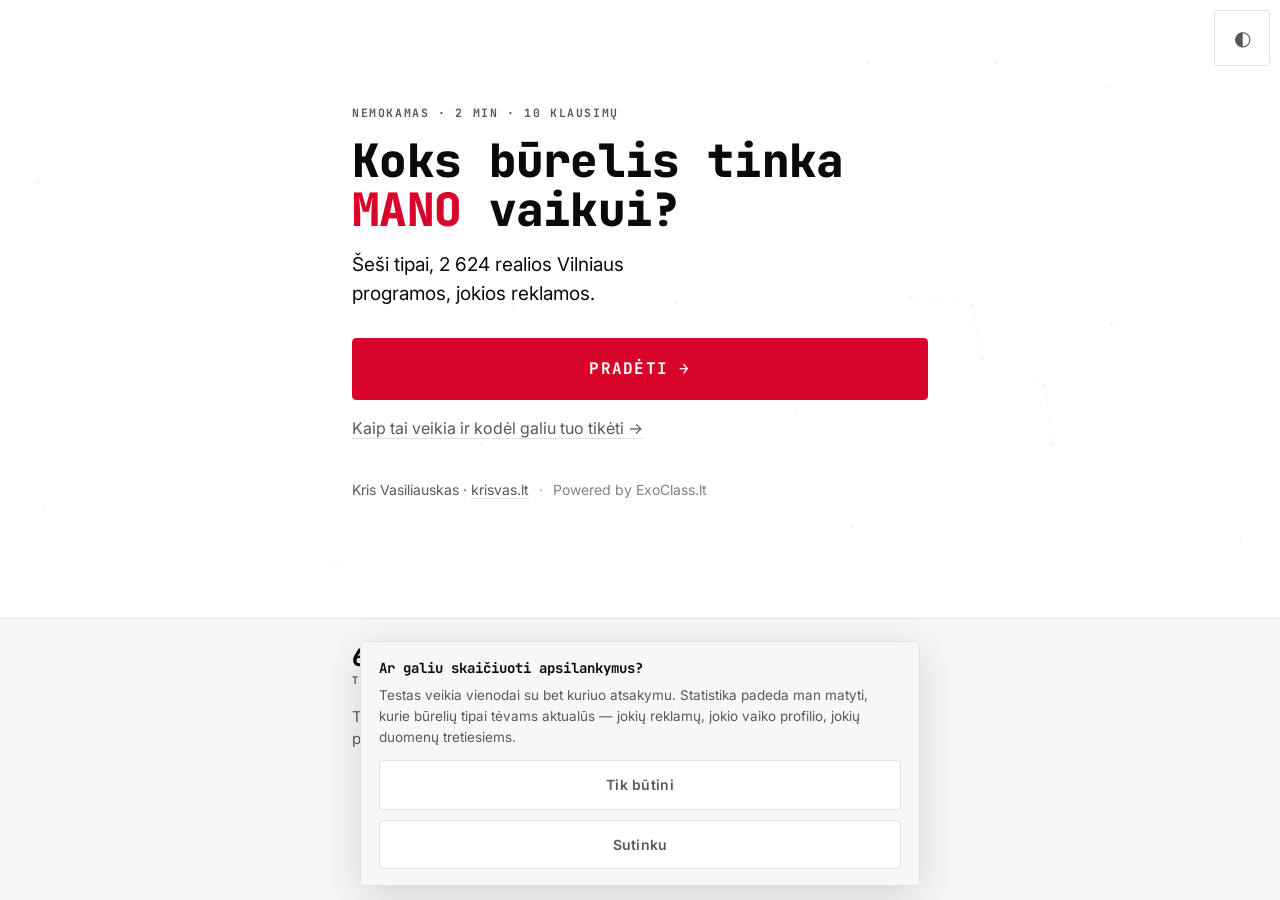
==== index.html @ 61ac41bc "Būrelių testas v4 — 6 tipai, subalansuotas (59 049 keliai po 10,8 %), interesų atskleidimas rezultat" ====
<!DOCTYPE html>
<html lang="lt">
<head>
<meta charset="utf-8">
<meta name="referrer" content="strict-origin-when-cross-origin">
<meta name="viewport" content="width=device-width, initial-scale=1, viewport-fit=cover">
<title>Būrelių testas — koks būrelis tinka mano vaikui?</title>
<meta name="description" content="Nemokamas 2 minučių testas tėvams: 10 klausimų parodo, koks būrelio TIPAS tinka jūsų vaikui, ir kiek tokių programų realiai yra Vilniuje. Šeši tipai, 2 624 realios programos, jokios reklamos.">
<meta name="author" content="Kristijonas Vasiliauskas">
<meta name="theme-color" id="tc-light" content="#FFFFFF" media="(prefers-color-scheme: light)">
<meta name="theme-color" id="tc-dark" content="#080808" media="(prefers-color-scheme: dark)">
<link rel="canonical" href="https://krisvas333.github.io/bureliu-testas/">
<meta property="og:type" content="website">
<meta property="og:site_name" content="krisvas.lt">
<meta property="og:locale" content="lt_LT">
<meta property="og:title" content="Būrelių testas — koks būrelis tinka mano vaikui?">
<meta property="og:description" content="10 klausimų · 2 min · šeši vaiko tipai · 2 624 realios Vilniaus programos. Be reklamos ir be vieno „teisingo“ teikėjo.">
<meta property="og:url" content="https://krisvas333.github.io/bureliu-testas/">
<meta property="og:image" content="https://krisvas333.github.io/bureliu-testas/og.png">
<meta property="og:image:width" content="1200">
<meta property="og:image:height" content="630">
<meta name="twitter:card" content="summary_large_image">
<meta name="twitter:title" content="Būrelių testas — koks būrelis tinka mano vaikui?">
<meta name="twitter:description" content="10 klausimų · 2 min · šeši vaiko tipai · 2 624 realios Vilniaus programos.">
<meta name="twitter:image" content="https://krisvas333.github.io/bureliu-testas/og.png">
<link rel="icon" href="data:image/svg+xml,%3Csvg xmlns='http://www.w3.org/2000/svg' viewBox='0 0 100 100'%3E%3Ccircle cx='50' cy='50' r='34' fill='%23D90429'/%3E%3C/svg%3E">
<link rel="preconnect" href="https://fonts.googleapis.com">
<link rel="preconnect" href="https://fonts.gstatic.com" crossorigin>
<link rel="stylesheet" href="https://fonts.googleapis.com/css2?family=Inter:wght@400;500;600;700&family=JetBrains+Mono:wght@400;700;800&display=swap">
<link rel="stylesheet" href="styles.css">

<!-- =========================================================================
     Analitika UŽ SUTIKIMO (ePrivacy 5(3) / ERĮ 69 str., kaip žemėlapyje).
     Iki „Sutinku" į Google ar bet kurią trečiąją šalį nesikreipiama VISAI —
     ne tik „consent denied", o joks skriptas neįkeliamas. Testas veikia
     vienodai su bet kuriuo atsakymu.
     ========================================================================= -->
<script>
window.dataLayer = window.dataLayer || [];
function gtag(){ dataLayer.push(arguments); }
gtag('consent','default',{ad_storage:'denied',ad_user_data:'denied',ad_personalization:'denied',
  analytics_storage:'denied',functionality_storage:'granted',security_storage:'granted'});
window.BTConsent=(function(){
  var KEY='bt-consent', GA='G-W7Z2B0TYVN', loaded=false;
  function read(){try{return localStorage.getItem(KEY);}catch(e){return null;}}
  function write(v){try{localStorage.setItem(KEY,v);}catch(e){}}
  function pageNoHash(){return location.origin+location.pathname+location.search;}
  function load(){
    if(loaded)return; loaded=true;
    gtag('consent','update',{analytics_storage:'granted'});
    gtag('js',new Date());
    gtag('config',GA,{page_location:pageNoHash(),anonymize_ip:true});
    var a=document.createElement('script');
    a.async=true; a.src='https://www.googletagmanager.com/gtag/js?id='+GA;
    document.head.appendChild(a);
    var b=document.createElement('script');
    b.defer=true; b.src='https://krisvas333.github.io/neuron-ar/track.js';
    b.setAttribute('data-brand','kris'); b.setAttribute('data-artifact','bureliu-testas-v4');
    b.setAttribute('data-kind','quiz');
    document.head.appendChild(b);
  }
  return { state:read, accept:function(){write('granted');load();},
           decline:function(){write('denied');},
           boot:function(){ if(read()==='granted') load(); return read(); } };
})();
</script>

<!-- tema prieš pirmą piešimą — jokio blyksnio -->
<script>
(function(){try{var t=localStorage.getItem('bt-theme');if(t==='dark'||t==='light')document.documentElement.setAttribute('data-theme',t);}catch(e){}})();
</script>
</head>
<body>

<canvas id="net" aria-hidden="true"></canvas>

<button id="btnTheme" class="theme-btn" type="button" title="Šviesus / tamsus" aria-label="Perjungti šviesią arba tamsią temą">◐</button>

<main id="app">

  <!-- ============================ 1. LANDING ============================ -->
  <section id="s-landing" class="screen on" aria-labelledby="h-landing">
    <div class="wrap hero">
      <p class="eyebrow">Nemokamas · 2 min · 10 klausimų</p>
      <h1 id="h-landing">Koks būrelis tinka <em>MANO</em> vaikui?</h1>
      <p class="lead">Šeši tipai, 2 624 realios Vilniaus programos, jokios reklamos.</p>

      <button id="btnStart" class="btn btn-primary btn-lg" type="button">Pradėti →</button>

      <p class="undernote">
        <a href="metodika.html" id="lnkMethodTop">Kaip tai veikia ir kodėl galiu tuo tikėti →</a>
      </p>

      <p class="byline">
        Kris Vasiliauskas · <a href="https://krisvas.lt" id="lnkKris" target="_blank" rel="noopener">krisvas.lt</a>
        <span class="sep">·</span>
        <span class="quiet">Powered by ExoClass.lt</span>
      </p>
    </div>

    <div class="trust">
      <div class="wrap trust-in">
        <div class="t-item"><b>6</b><i>tipai</i></div>
        <div class="t-dot" aria-hidden="true">·</div>
        <div class="t-item"><b>10</b><i>klausimų</i></div>
        <div class="t-dot" aria-hidden="true">·</div>
        <div class="t-item"><b>2 624</b><i>programos</i></div>
        <div class="t-dot" aria-hidden="true">·</div>
        <div class="t-item"><b>0</b><i>reklamos</i></div>
      </div>
      <p class="wrap trust-line">Testas nerodo nė vieno teikėjo kaip „teisingo“. Rodo tik veiklų šeimas ir tikrą jų pasiūlą Vilniuje.</p>
      <p class="wrap ai-note">⚗️ <b>Eksperimentinis prototipas, sukurtas su AI.</b> Gali klysti — svarbius dalykus pasitikrinkite pas būrelio vadovą. Nemokamas. <a href="metodika.html">Kaip veikia ir kur klysta →</a></p>
    </div>
  </section>

  <!-- ============================ 2. ŽINGSNIAI ========================== -->
  <section id="s-step" class="screen" hidden aria-labelledby="stepTitle">
    <div class="topbar">
      <div class="topbar-in">
        <button id="btnBack" class="icon-btn" type="button" aria-label="Atgal į ankstesnį klausimą">←</button>
        <div class="prog" role="progressbar" aria-valuemin="0" aria-valuemax="13" aria-valuenow="0" aria-label="Testo eiga">
          <div class="prog-fill" id="progFill"></div>
        </div>
        <span class="left-n" id="leftN">Liko 13</span>
      </div>
    </div>
    <div class="wrap stage" id="stage"></div>
  </section>

  <!-- ============================ 3. ANALIZĖ ============================ -->
  <section id="s-analyzing" class="screen" hidden aria-labelledby="h-analyzing">
    <div class="wrap analyzing">
      <p class="eyebrow">Skaičiuojame</p>
      <h2 id="h-analyzing">Renkame jūsų vaiko profilį</h2>
      <ul class="ana-list" id="anaList" aria-live="polite">
        <li><span class="tick" aria-hidden="true">✓</span>Skaitom atsakymus</li>
        <li><span class="tick" aria-hidden="true">✓</span>Lyginam su 6 tipais</li>
        <li><span class="tick" aria-hidden="true">✓</span>Tikrinam mišrų profilį</li>
        <li><span class="tick" aria-hidden="true">✓</span>Žiūrim, kiek tokių būrelių yra Vilniuje</li>
      </ul>
    </div>
  </section>

  <!-- ============================ 4. REZULTATAS ========================= -->
  <section id="s-result" class="screen" hidden aria-labelledby="resName">
    <div class="wrap result" id="result"></div>
  </section>

</main>

<div id="toast" role="status" aria-live="polite"></div>

<script src="data.js"></script>
<script src="app.js"></script>

<!-- sutikimo juosta — abu mygtukai vienodo svorio (EDPB: jokių tamsiųjų šablonų) -->
<div class="consent" id="consent" role="dialog" aria-modal="false" aria-labelledby="cnsT" hidden>
  <p class="c-t" id="cnsT">Ar galiu skaičiuoti apsilankymus?</p>
  <p class="c-b">Testas veikia vienodai su bet kuriuo atsakymu. Statistika padeda man matyti, kurie
    būrelių tipai tėvams aktualūs — jokių reklamų, jokio vaiko profilio, jokių duomenų tretiesiems.</p>
  <div class="c-a">
    <button type="button" class="btn btn-ghost" id="cnsNo">Tik būtini</button>
    <button type="button" class="btn btn-ghost" id="cnsYes">Sutinku</button>
  </div>
</div>
</body>
</html>
---- styles.css ----
/* Būrelių testas v4 — Kris brand DNA (LIGHT default, DARK override)
   Kanonas: wiki/meta/brand-style.md — JetBrains Mono antraštėms/skaičiams/labels,
   Inter body ≥17px, VIENA raudona, 4px kampai, dyslexia-first tipografija.
   Vanilla CSS, jokio build'o. */

/* ---------- tokenai: VISA šviesi paletė plikame :root ---------- */
:root{
  --ground:#FFFFFF;
  --surface:#F7F7F5;
  --ink:#0A0A0A;
  --muted:#595959;
  --line:#E3E1DC;
  --red:#D90429;          /* raudona tekstui, rėmams, užpildams */
  --red-pure:#FF0000;     /* mikro-akcentai */
  --on-red:#FFFFFF;
  --shadow:0 6px 24px rgba(10,10,10,.10);
  --shadow-sm:0 2px 8px rgba(10,10,10,.07);
  --net:rgba(217,4,41,.55);
  --net-op:.16;          /* kanonas: light'e neuronų tinklas vos matomas */
  --mono:'JetBrains Mono',ui-monospace,'SF Mono',Menlo,monospace;
  --body:Inter,-apple-system,BlinkMacSystemFont,'Segoe UI',Roboto,sans-serif;
  --r:4px;
}
@media (prefers-color-scheme:dark){
  :root:not([data-theme="light"]){
    --ground:#080808;
    --surface:#0D0D0D;
    --ink:#FAFAFA;
    --muted:#A3A3A3;
    --line:#262626;
    --red:#FF0000;
    --red-pure:#FF0000;
    --on-red:#080808;
    --shadow:0 6px 24px rgba(0,0,0,.6);
    --shadow-sm:0 2px 8px rgba(0,0,0,.5);
    --net:rgba(255,0,0,.55);
    --net-op:.34;
  }
}
:root[data-theme="dark"]{
  --ground:#080808;
  --surface:#0D0D0D;
  --ink:#FAFAFA;
  --muted:#A3A3A3;
  --line:#262626;
  --red:#FF0000;
  --red-pure:#FF0000;
  --on-red:#080808;
  --shadow:0 6px 24px rgba(0,0,0,.6);
  --shadow-sm:0 2px 8px rgba(0,0,0,.5);
  --net:rgba(255,0,0,.55);
  --net-op:.34;
}

/* ---------- pamatas ---------- */
*{margin:0;padding:0;box-sizing:border-box}
html{-webkit-text-size-adjust:100%}
body{
  background:var(--ground);
  color:var(--ink);
  font-family:var(--body);
  font-size:17px;
  line-height:1.55;
  min-height:100vh;
  overflow-x:hidden;              /* jokio horizontalaus slinkimo — niekada */
  -webkit-font-smoothing:antialiased;
}
img,svg,canvas{max-width:100%}
button{font-family:inherit;font-size:inherit;color:inherit;background:none;border:0;cursor:pointer}
a{color:var(--red)}
:focus-visible{outline:3px solid var(--red);outline-offset:3px;border-radius:var(--r)}
/* programiškai fokusuota antraštė (po perėjimo) — be matomo žiedo;
   tikras klaviatūros fokusas mygtukams lieka aiškiai matomas */
[tabindex="-1"]:focus{outline:none}
.sr-only{position:absolute;width:1px;height:1px;padding:0;margin:-1px;overflow:hidden;clip:rect(0 0 0 0);white-space:nowrap;border:0}

/* ---------- bendri „brand“ elementai ---------- */
.eyebrow{
  font-family:var(--mono);font-size:11.5px;font-weight:700;letter-spacing:.14em;
  text-transform:uppercase;color:var(--muted);
}
.label{
  font-family:var(--mono);font-size:11.5px;font-weight:700;letter-spacing:.1em;
  text-transform:uppercase;color:var(--muted);
}
.num{font-family:var(--mono);font-weight:800;font-variant-numeric:tabular-nums}

/* ---------- neuron motyvas ---------- */
#net{
  position:fixed;inset:0;width:100%;height:100%;
  z-index:0;pointer-events:none;opacity:var(--net-op);
}

/* ---------- temos mygtukas ---------- */
.theme-btn{
  position:fixed;top:10px;right:10px;z-index:50;
  width:56px;height:56px;line-height:1;
  display:flex;align-items:center;justify-content:center;
  font-size:20px;color:var(--muted);
  background:var(--ground);border:1px solid var(--line);border-radius:var(--r);
}
.theme-btn:hover{color:var(--ink);border-color:var(--ink)}

/* ---------- ekranai ---------- */
#app{position:relative;z-index:1}
.screen{display:none}
.screen.on{display:block}
/* landing yra viso ekrano stulpelis — pasitikėjimo juosta prilipdoma prie
   pirmojo ekrano apačios, kad po ja neliktų tuščio balto lauko */
#s-landing.on{display:flex;flex-direction:column;min-height:100vh}
#s-landing .trust{margin-top:auto}
.wrap{width:100%;max-width:640px;margin:0 auto;padding:0 20px}

/* ---------- 1. LANDING ---------- */
.hero{padding-top:76px;padding-bottom:44px}
.hero h1{
  font-family:var(--mono);font-weight:800;letter-spacing:-.015em;
  font-size:clamp(30px,8.4vw,46px);line-height:1.08;
  margin:14px 0 16px;
}
.hero h1 em{font-style:normal;color:var(--red)}
.lead{font-size:19px;line-height:1.5;color:var(--ink);margin-bottom:30px;max-width:30ch}
.undernote{margin-top:16px;font-size:16px}
.undernote a{color:var(--muted);text-decoration:none;border-bottom:1px solid var(--line)}
.undernote a:hover{color:var(--ink);border-bottom-color:var(--ink)}
.byline{margin-top:38px;font-size:14px;color:var(--muted)}
.byline a{color:var(--muted);text-decoration:none;border-bottom:1px solid var(--line)}
.byline a:hover{color:var(--ink)}
.byline .sep{margin:0 6px;opacity:.6}
.byline .quiet{opacity:.75}

.trust{border-top:1px solid var(--line);background:var(--surface);padding:26px 0 42px}
.trust-in{display:flex;align-items:flex-start;gap:12px;flex-wrap:wrap}
.t-item{display:flex;flex-direction:column;line-height:1.05}
.t-item b{font-family:var(--mono);font-weight:800;font-size:24px;font-variant-numeric:tabular-nums}
.t-item i{
  font-style:normal;font-family:var(--mono);font-size:10.5px;font-weight:700;
  letter-spacing:.12em;text-transform:uppercase;color:var(--muted);margin-top:5px;
}
.t-dot{color:var(--line);font-size:22px;line-height:1}
.trust-line{margin-top:20px;font-size:15px;color:var(--muted);line-height:1.5}

/* ---------- 2. VIRŠUTINĖ JUOSTA ---------- */
.topbar{
  position:sticky;top:0;z-index:30;
  padding:10px 0;
  background:var(--ground);border-bottom:1px solid var(--line);
}
.topbar-in{
  display:flex;align-items:center;gap:12px;
  width:100%;max-width:640px;margin:0 auto;padding:0 20px;
}
@media (max-width:719px){
  .topbar-in{padding-right:76px}          /* vieta temos mygtukui */
}
.icon-btn{
  width:56px;height:56px;flex:0 0 56px;
  display:flex;align-items:center;justify-content:center;
  font-family:var(--mono);font-size:22px;color:var(--muted);
  border:1px solid var(--line);border-radius:var(--r);
}
.icon-btn:hover:not(:disabled){color:var(--ink);border-color:var(--ink)}
.icon-btn:disabled{opacity:.3;cursor:default}
.prog{flex:1 1 auto;height:6px;background:var(--surface);border:1px solid var(--line);border-radius:var(--r);overflow:hidden}
.prog-fill{height:100%;width:0;background:var(--red);transition:width .35s ease}
.left-n{
  flex:0 0 auto;font-family:var(--mono);font-size:11.5px;font-weight:700;
  letter-spacing:.08em;text-transform:uppercase;color:var(--muted);
  font-variant-numeric:tabular-nums;
}

/* ---------- 2b. KLAUSIMAS ---------- */
.stage{padding-top:34px;padding-bottom:56px}
.q-step{font-family:var(--mono);font-size:11.5px;font-weight:700;letter-spacing:.14em;text-transform:uppercase;color:var(--red)}
.q-title{
  font-family:var(--body);font-weight:700;letter-spacing:-.01em;
  font-size:clamp(22px,6.2vw,30px);line-height:1.25;
  margin:12px 0 26px;
}
.opts{display:flex;flex-direction:column;gap:12px}
.opt{
  display:flex;align-items:center;gap:14px;
  width:100%;min-height:68px;padding:16px 18px;text-align:left;
  font-size:18px;line-height:1.35;
  background:var(--ground);border:1.5px solid var(--line);border-radius:var(--r);
  transition:border-color .15s ease,background .15s ease,transform .12s ease;
}
.opt .dot{
  flex:0 0 20px;width:20px;height:20px;border:2px solid var(--line);border-radius:50%;
  transition:border-color .15s ease,background .15s ease,box-shadow .15s ease;
}
.opt:hover{border-color:var(--ink)}
.opt:hover .dot{border-color:var(--ink)}
.opt.sel{border-color:var(--red);background:var(--surface)}
.opt.sel .dot{border-color:var(--red);background:var(--red);box-shadow:inset 0 0 0 3px var(--ground)}

/* slinkimas kairėn, kai keičiasi klausimas */
.stage.slide-out{animation:slideOut .25s ease forwards}
.stage.slide-in{animation:slideIn .25s ease}
@keyframes slideOut{to{opacity:0;transform:translateX(-28px)}}
@keyframes slideIn{from{opacity:0;transform:translateX(28px)}to{opacity:1;transform:none}}

/* ---------- 2c. INTERSTICIALAI ---------- */
.inter{padding-top:28px;padding-bottom:56px}
.inter-card{
  position:relative;
  background:var(--ground);border:1px solid var(--line);border-radius:var(--r);
  box-shadow:var(--shadow-sm);padding:24px 20px 26px;
}
.inter-head{display:flex;align-items:flex-start;justify-content:space-between;gap:16px}
.inter h2{
  font-family:var(--mono);font-weight:800;letter-spacing:-.01em;
  font-size:clamp(21px,5.6vw,27px);line-height:1.15;margin-top:8px;
}
.big-num{
  font-family:var(--mono);font-weight:800;font-variant-numeric:tabular-nums;
  font-size:clamp(46px,14vw,72px);line-height:1;color:var(--red);
  margin:18px 0 4px;letter-spacing:-.02em;word-spacing:-.18em;
}
.big-cap{font-family:var(--mono);font-size:11.5px;font-weight:700;letter-spacing:.12em;text-transform:uppercase;color:var(--muted)}
.inter-line{margin-top:22px;font-size:18px;line-height:1.45;font-weight:600}
.inter-src{margin-top:12px;font-size:13.5px;color:var(--muted);font-family:var(--mono);letter-spacing:.02em}
.inter-actions{display:flex;align-items:center;gap:18px;margin-top:24px;flex-wrap:wrap}
.inter-actions .btn{width:auto;flex:1 1 210px;min-width:210px}
.skip{background:none;border:0;color:var(--muted);font-size:16px;text-decoration:underline;text-underline-offset:3px;padding:12px 4px;min-height:44px}
.skip:hover{color:var(--ink)}

/* atgalinės atskaitos žiedas */
.ring{flex:0 0 46px;width:46px;height:46px;position:relative}
.ring svg{display:block;transform:rotate(-90deg)}
.ring .trk{stroke:var(--line)}
.ring .bar{stroke:var(--red);stroke-linecap:round;transition:stroke-dashoffset .2s linear}
.ring b{
  position:absolute;inset:0;display:flex;align-items:center;justify-content:center;
  font-family:var(--mono);font-size:14px;font-weight:700;font-variant-numeric:tabular-nums;color:var(--muted);
}

/* pasiūlos stulpeliai */
.bars{margin-top:22px;display:flex;flex-direction:column;gap:9px}
.bar-row{display:grid;grid-template-columns:104px 1fr 52px;align-items:center;gap:10px}
.bar-row .bl{font-size:14.5px;color:var(--ink);overflow:hidden;text-overflow:ellipsis;white-space:nowrap}
.bar-row .bt{display:block;height:14px;background:var(--surface);border:1px solid var(--line);border-radius:var(--r);overflow:hidden}
.bar-row .bf{display:block;height:100%;width:0;background:var(--red);opacity:.32;transition:width .9s cubic-bezier(.22,.61,.36,1)}
.bar-row.hi .bf{opacity:1}
.bar-row .bn{font-family:var(--mono);font-size:14px;font-weight:700;font-variant-numeric:tabular-nums;text-align:right;color:var(--ink)}

/* ribos, pasirodančios po vieną */
.limits{margin-top:22px;display:flex;flex-direction:column;gap:12px;list-style:none}
.limits li{
  display:flex;gap:12px;align-items:flex-start;font-size:16.5px;line-height:1.4;
  opacity:0;transform:translateY(8px);transition:opacity .45s ease,transform .45s ease;
}
.limits li.on{opacity:1;transform:none}
.limits li .n{
  flex:0 0 auto;font-family:var(--mono);font-weight:800;color:var(--red);font-size:17px;
}

/* statistikos plytelės */
.tiles{margin-top:22px;display:grid;grid-template-columns:1fr;gap:10px}
.tile{background:var(--surface);border:1px solid var(--line);border-radius:var(--r);padding:14px 16px}
.tile b{display:block;font-family:var(--mono);font-weight:800;font-size:30px;font-variant-numeric:tabular-nums;color:var(--red);line-height:1.1}
.tile i{display:block;font-style:normal;font-size:14.5px;color:var(--muted);margin-top:5px;line-height:1.35}

/* ---------- 3. ANALIZĖ ---------- */
.analyzing{padding-top:96px;padding-bottom:80px;min-height:70vh}
.analyzing h2{font-family:var(--mono);font-weight:800;font-size:clamp(22px,6vw,30px);line-height:1.15;margin:12px 0 30px}
.ana-list{list-style:none;display:flex;flex-direction:column;gap:16px}
.ana-list li{
  display:flex;align-items:center;gap:12px;font-size:18px;color:var(--muted);
  opacity:.3;transition:opacity .3s ease,color .3s ease;
}
.ana-list li.on{opacity:1;color:var(--ink)}
.ana-list .tick{
  flex:0 0 26px;width:26px;height:26px;display:flex;align-items:center;justify-content:center;
  border:1.5px solid var(--line);border-radius:50%;color:transparent;font-size:14px;font-weight:700;
  transition:border-color .3s ease,color .3s ease;
}
.ana-list li.on .tick{border-color:var(--red);color:var(--red)}

/* ---------- 4. REZULTATAS ---------- */
.result{padding-top:62px;padding-bottom:72px}
.res-sec{margin-top:38px}
.res-sec h3{
  font-family:var(--mono);font-weight:800;font-size:15px;letter-spacing:.06em;
  text-transform:uppercase;margin-bottom:16px;
}

/* a. tapatybės kortelė */
.identity{border:1px solid var(--line);border-left:4px solid var(--red);border-radius:var(--r);background:var(--surface);padding:24px 20px}
.identity .emo{font-size:44px;line-height:1}
.identity h2{
  font-family:var(--mono);font-weight:800;letter-spacing:-.01em;
  font-size:clamp(28px,7.6vw,42px);line-height:1.05;margin:12px 0 10px;color:var(--red);
}
.identity .claim{font-size:20px;font-weight:700;line-height:1.35;margin-bottom:12px}
.identity .desc{font-size:17.5px;line-height:1.5;color:var(--ink)}
.identity .mixnote{
  margin-top:16px;padding-top:16px;border-top:1px solid var(--line);
  font-size:16px;line-height:1.5;color:var(--muted);
}

/* b. profilio juostos */
.prof{display:flex;flex-direction:column;gap:11px}
.prow{display:grid;grid-template-columns:auto 1fr 48px;align-items:center;gap:10px}
.prow .pl{display:flex;align-items:center;gap:8px;font-size:14.5px;min-width:0}
.prow .pl span{overflow:hidden;text-overflow:ellipsis;white-space:nowrap}
.prow .pt{display:block;height:14px;background:var(--surface);border:1px solid var(--line);border-radius:var(--r);overflow:hidden}
.prow .pf{display:block;height:100%;width:0;background:var(--muted);opacity:.4;transition:width 1s cubic-bezier(.22,.61,.36,1)}
.prow.win .pf{background:var(--red);opacity:1}
.prow.win .pl{font-weight:700}
.prow .pn{font-family:var(--mono);font-size:14px;font-weight:700;font-variant-numeric:tabular-nums;text-align:right;color:var(--muted)}
.prow.win .pn{color:var(--ink)}

/* c. pastebėjimai */
.notes{list-style:none;display:flex;flex-direction:column;gap:14px}
.notes li{display:flex;gap:12px;font-size:17px;line-height:1.5}
.notes li::before{content:"—";color:var(--red);font-family:var(--mono);font-weight:800;flex:0 0 auto}

/* d. šeimos */
.fams{display:flex;flex-direction:column;gap:10px}
.fam{
  display:block;text-decoration:none;color:inherit;
  border:1px solid var(--line);border-radius:var(--r);background:var(--ground);
  padding:16px 18px;min-height:56px;
  transition:border-color .15s ease,background .15s ease;
}
.fam:hover{border-color:var(--red);background:var(--surface)}
.fam-top{display:flex;align-items:center;gap:10px;flex-wrap:wrap}
.fam-emo{font-size:22px;line-height:1}
.fam-name{font-size:18px;font-weight:700;line-height:1.2}
.chip{
  font-family:var(--mono);font-size:10.5px;font-weight:700;letter-spacing:.1em;text-transform:uppercase;
  padding:4px 8px;border-radius:var(--r);border:1px solid var(--line);color:var(--muted);white-space:nowrap;
}
.chip.s3{background:var(--red);border-color:var(--red);color:var(--on-red)}
.chip.s2{border-color:var(--red);color:var(--red)}
.fam-go{margin-left:auto;font-family:var(--mono);font-weight:800;color:var(--red)}
.fam-hint{font-size:14.5px;color:var(--muted);margin-top:7px;line-height:1.4}
.fam-supply{
  font-family:var(--mono);font-size:13px;font-weight:700;letter-spacing:.03em;
  font-variant-numeric:tabular-nums;color:var(--ink);margin-top:9px;
}
.fam-thin{font-size:13.5px;color:var(--muted);margin-top:6px;line-height:1.4;font-style:italic}

/* e/f/g. sąrašai */
.plain{list-style:none;display:flex;flex-direction:column;gap:13px}
.plain li{display:flex;gap:12px;font-size:17px;line-height:1.5}
.plain li::before{content:"•";color:var(--red);font-weight:700;flex:0 0 auto}
.science{font-size:16.5px;line-height:1.55;color:var(--ink);border-left:3px solid var(--line);padding-left:16px}
.science+.science{margin-top:14px}

/* h. atskleidimas */
.disclose{
  margin-top:38px;border:1px solid var(--line);border-radius:var(--r);background:var(--surface);
  padding:18px 20px;font-size:15.5px;line-height:1.55;color:var(--muted);
}
.disclose a{display:inline-block;margin-top:12px;color:var(--red);text-decoration:none;font-weight:600;border-bottom:1px solid var(--line)}
.disclose a:hover{border-bottom-color:var(--red)}

/* i. mygtukai */
.btn{
  display:flex;align-items:center;justify-content:center;gap:8px;
  width:100%;min-height:56px;padding:15px 22px;
  font-family:var(--mono);font-weight:700;font-size:15px;letter-spacing:.08em;text-transform:uppercase;
  border-radius:var(--r);border:1.5px solid transparent;
  transition:background .15s ease,color .15s ease,border-color .15s ease;
  text-decoration:none;text-align:center;line-height:1.25;
}
.btn-lg{min-height:62px;font-size:16px}
.btn-primary{background:var(--red);color:var(--on-red);border-color:var(--red)}
.btn-primary:hover{filter:brightness(1.08)}
.btn-outline{border-color:var(--ink);color:var(--ink);background:var(--ground)}
.btn-outline:hover{background:var(--surface)}
.btn-ghost{border-color:var(--line);color:var(--muted);background:var(--ground);text-transform:none;letter-spacing:.02em;font-family:var(--body);font-weight:600;font-size:16px}
.btn-ghost:hover{color:var(--ink);border-color:var(--ink)}
.ctas{margin-top:38px;display:flex;flex-direction:column;gap:10px}
.honesty{margin-top:34px;font-style:italic;text-align:center;color:var(--muted);font-size:15.5px;line-height:1.55}

/* ---------- toast ---------- */
#toast{
  position:fixed;left:50%;bottom:24px;transform:translate(-50%,20px);
  z-index:80;max-width:calc(100vw - 40px);
  background:var(--ink);color:var(--ground);
  padding:13px 18px;border-radius:var(--r);font-size:15px;font-weight:600;
  opacity:0;pointer-events:none;transition:opacity .2s ease,transform .2s ease;
  box-shadow:var(--shadow);
}
#toast.on{opacity:1;transform:translate(-50%,0)}

/* ---------- desktop ---------- */
@media (min-width:720px){
  body{font-size:18px}
  .wrap{padding:0 32px}
  .hero{padding-top:104px;padding-bottom:64px}
  .stage{padding-top:48px}
  .opts{gap:14px}
  .opt{min-height:76px;font-size:19px;padding:18px 22px}
  .tiles{grid-template-columns:repeat(3,1fr)}
  .inter-card{padding:32px 30px 34px}
  .bar-row{grid-template-columns:180px 1fr 56px}
  .bar-row .bl{font-size:15.5px}
  .topbar{padding:12px 0}
  .ctas{margin-top:44px}
  .ctas .btn{align-self:stretch}
  .result{padding-top:74px}
}

/* ---------- mažas telefonas (375 px ir siauriau) ---------- */
@media (max-width:380px){
  .wrap{padding:0 16px}
  .bar-row{grid-template-columns:88px 1fr 46px;gap:8px}
  .bar-row .bl{font-size:13.5px}
  .prow{grid-template-columns:auto 1fr 42px}
  .opt{padding:15px 15px;font-size:18px;gap:12px}
  .theme-btn{width:52px;height:52px;top:6px;right:6px}
  .topbar-in{padding-right:66px;padding-left:16px;gap:9px}
}

/* ---------- sumažintas judesys ---------- */
@media (prefers-reduced-motion:reduce){
  *,*::before,*::after{
    animation-duration:.001ms !important;animation-iteration-count:1 !important;
    transition-duration:.001ms !important;scroll-behavior:auto !important;
  }
  .limits li{opacity:1;transform:none}
}


/* ---------- ⚗️ atsakomybės eilutė + sutikimo juosta (privaloma) ---------- */
.ai-note{
  border:1px solid var(--line); border-radius:var(--r); padding:12px 14px;
  margin:16px auto 0; max-width:56ch; font-size:14px; line-height:1.55; color:var(--muted);
}
.ai-note b{color:var(--ink); font-weight:600}
.ai-card{border:1px solid var(--line)}
.ai-label{
  font-family:var(--mono); font-size:11px; font-weight:700; letter-spacing:.12em;
  text-transform:uppercase; color:var(--muted); margin:0 0 8px;
}
.ai-p{font-size:14px; line-height:1.6; color:var(--muted); margin:0 0 10px}
.ai-link{
  font-family:var(--mono); font-size:13px; color:var(--red);
  text-decoration:none; border-bottom:1px solid currentColor;
}
.consent{
  position:fixed; left:50%; transform:translateX(-50%); bottom:14px; z-index:1200;
  width:min(560px, calc(100% - 24px));
  background:var(--surface); border:1px solid var(--line); border-radius:var(--r);
  padding:16px 18px; box-shadow:0 10px 40px rgba(0,0,0,.14);
}
.consent[hidden]{display:none}
.consent .c-t{font-family:var(--mono); font-size:14px; font-weight:700; margin:0 0 6px; color:var(--ink)}
.consent .c-b{font-size:13.5px; line-height:1.55; color:var(--muted); margin:0 0 12px}
.consent .c-a{display:flex; gap:10px; flex-wrap:wrap}
.consent .c-a .btn{flex:1 1 auto; min-height:48px; font-size:14px}
@media (max-width:420px){ .consent{bottom:8px; padding:14px} }
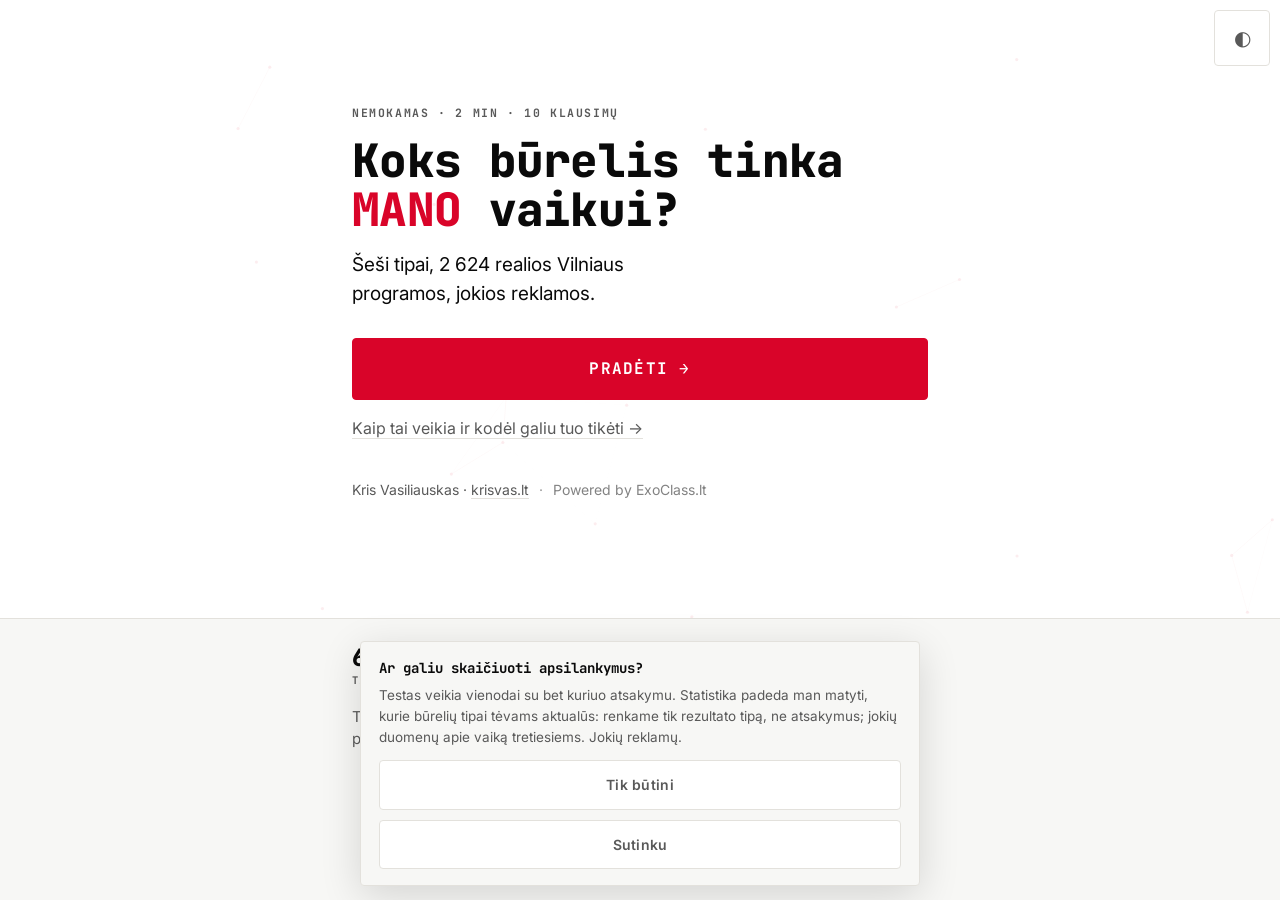
==== commit 1659cc93: "Būrelių testas email-capture: ship round (winner kept, answers dropped, banner literally true) - ev(" ====
--- a/index.html
+++ b/index.html
@@ -157,7 +157,7 @@
 <div class="consent" id="consent" role="dialog" aria-modal="false" aria-labelledby="cnsT" hidden>
   <p class="c-t" id="cnsT">Ar galiu skaičiuoti apsilankymus?</p>
   <p class="c-b">Testas veikia vienodai su bet kuriuo atsakymu. Statistika padeda man matyti, kurie
-    būrelių tipai tėvams aktualūs — jokių reklamų, jokio vaiko profilio, jokių duomenų tretiesiems.</p>
+    būrelių tipai tėvams aktualūs: renkame tik rezultato tipą, ne atsakymus; jokių duomenų apie vaiką tretiesiems. Jokių reklamų.</p>
   <div class="c-a">
     <button type="button" class="btn btn-ghost" id="cnsNo">Tik būtini</button>
     <button type="button" class="btn btn-ghost" id="cnsYes">Sutinku</button>
--- a/styles.css
+++ b/styles.css
@@ -454,3 +454,57 @@
 .consent .c-a{display:flex; gap:10px; flex-wrap:wrap}
 .consent .c-a .btn{flex:1 1 auto; min-height:48px; font-size:14px}
 @media (max-width:420px){ .consent{bottom:8px; padding:14px} }
+
+/* ---------- naujienlaiškio kortelė (rezultate: viršuje + pabaigoje) ---------- */
+.nl-card{
+  margin-top:22px;padding:20px 18px;
+  border:1.5px solid var(--red);border-radius:var(--r);background:var(--ground);
+}
+.nl-card.nl-end{margin-top:34px;border-color:var(--line);background:var(--surface)}
+.nl-t{
+  font-family:var(--mono);font-weight:800;font-size:18px;line-height:1.3;
+  letter-spacing:-.005em;margin:0 0 8px;color:var(--ink);text-transform:none;
+}
+.nl-v{font-size:16.5px;line-height:1.5;color:var(--ink);margin:0 0 6px;max-width:48ch}
+.nl-proof{font-family:var(--mono);font-size:13px;font-weight:700;color:var(--muted);margin:0 0 14px}
+.nl-end .nl-t{margin-bottom:14px}
+.nl-form{display:flex;flex-direction:column;gap:12px}
+.nl-in{
+  width:100%;min-height:54px;padding:12px 14px;
+  font:500 17px/1.3 var(--body);color:var(--ink);background:var(--ground);
+  border:1.5px solid var(--ink);border-radius:var(--r);
+  -webkit-appearance:none;appearance:none;
+}
+.nl-in::placeholder{color:var(--muted);opacity:1}
+.nl-in:focus{outline:3px solid var(--red);outline-offset:2px}
+.nl-in[aria-invalid="true"]{border-color:var(--red)}
+.nl-consent{
+  display:grid;grid-template-columns:26px 1fr;gap:10px;align-items:start;
+  font-size:15px;line-height:1.5;color:var(--ink);cursor:pointer;
+}
+.nl-cb{width:24px;height:24px;margin-top:1px;accent-color:var(--red);cursor:pointer}
+.nl-cb[aria-invalid="true"]{outline:2px solid var(--red);outline-offset:2px}
+.nl-consent a{color:var(--red);font-weight:600}
+.nl-btn{min-height:54px}
+.nl-btn[disabled]{opacity:.75;cursor:progress}
+.nl-spin{
+  display:none;width:18px;height:18px;border-radius:50%;
+  border:2.5px solid currentColor;border-right-color:transparent;
+  animation:nlspin .8s linear infinite;
+}
+.nl-btn.is-busy .nl-spin{display:inline-block}
+@keyframes nlspin{to{transform:rotate(360deg)}}
+.nl-msg{font-size:15px;line-height:1.5;color:var(--red);font-weight:600;overflow-wrap:anywhere}
+.nl-msg a{color:var(--red)}
+.nl-msg[hidden]{display:none}
+/* medaus puodas: nematomas žmonėms, bet pasiekiamas botams */
+.nl-hp{position:absolute;left:-9999px;top:auto;width:1px;height:1px;overflow:hidden}
+.nl-card.nl-done{display:flex;gap:12px;align-items:center;border-color:var(--line);background:var(--surface)}
+.nl-ok-ic{
+  flex:0 0 32px;height:32px;border-radius:50%;display:flex;align-items:center;justify-content:center;
+  background:var(--red);color:var(--on-red);font-weight:800;font-size:17px;
+}
+.nl-thanks{font-size:17px;font-weight:600;line-height:1.45;margin:0}
+.nl-thanks:focus{outline:none}
+.nl-card{position:relative}
+@media (min-width:720px){ .nl-card{padding:24px 24px} .nl-t{font-size:20px} }
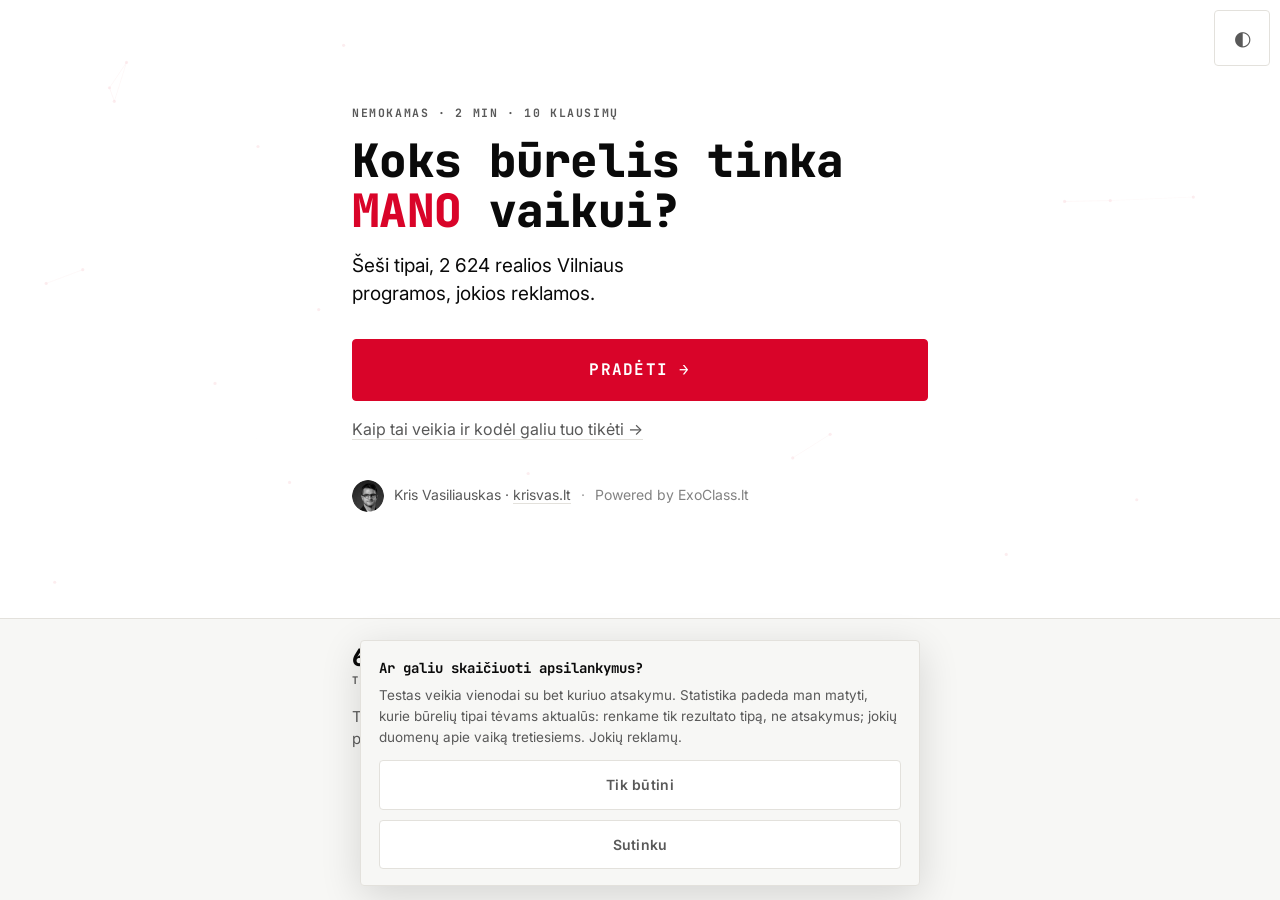
==== commit 443cacac: "Rezultatas: 205 tėvų įrodymas + Kris nuotrauka virš naujienlaiškio, kortelės po verdiktu ir po „Kur " ====
--- a/index.html
+++ b/index.html
@@ -5,7 +5,7 @@
 <meta name="referrer" content="strict-origin-when-cross-origin">
 <meta name="viewport" content="width=device-width, initial-scale=1, viewport-fit=cover">
 <title>Būrelių testas — koks būrelis tinka mano vaikui?</title>
-<meta name="description" content="Nemokamas 2 minučių testas tėvams: 10 klausimų parodo, koks būrelio TIPAS tinka jūsų vaikui, ir kiek tokių programų realiai yra Vilniuje. Šeši tipai, 2 624 realios programos, jokios reklamos.">
+<meta name="description" content="Nemokamas 2 minučių testas tėvams: 10 klausimų parodo, koks būrelio TIPAS tinka tavo vaikui, ir kiek tokių programų realiai yra Vilniuje. Šeši tipai, 2 624 realios programos, jokios reklamos.">
 <meta name="author" content="Kristijonas Vasiliauskas">
 <meta name="theme-color" id="tc-light" content="#FFFFFF" media="(prefers-color-scheme: light)">
 <meta name="theme-color" id="tc-dark" content="#080808" media="(prefers-color-scheme: dark)">
@@ -92,6 +92,7 @@
       </p>
 
       <p class="byline">
+        <img class="byline-ava" src="kris.png" alt="" width="32" height="32" decoding="async">
         Kris Vasiliauskas · <a href="https://krisvas.lt" id="lnkKris" target="_blank" rel="noopener">krisvas.lt</a>
         <span class="sep">·</span>
         <span class="quiet">Powered by ExoClass.lt</span>
@@ -109,7 +110,7 @@
         <div class="t-item"><b>0</b><i>reklamos</i></div>
       </div>
       <p class="wrap trust-line">Testas nerodo nė vieno teikėjo kaip „teisingo“. Rodo tik veiklų šeimas ir tikrą jų pasiūlą Vilniuje.</p>
-      <p class="wrap ai-note">⚗️ <b>Eksperimentinis prototipas, sukurtas su AI.</b> Gali klysti — svarbius dalykus pasitikrinkite pas būrelio vadovą. Nemokamas. <a href="metodika.html">Kaip veikia ir kur klysta →</a></p>
+      <p class="wrap ai-note">⚗️ <b>Eksperimentinis prototipas, sukurtas su AI.</b> Gali klysti, tad svarbius dalykus pasitikrink pas būrelio vadovą. Nemokamas. <a href="metodika.html">Kaip veikia ir kur klysta →</a></p>
     </div>
   </section>
 
@@ -131,7 +132,7 @@
   <section id="s-analyzing" class="screen" hidden aria-labelledby="h-analyzing">
     <div class="wrap analyzing">
       <p class="eyebrow">Skaičiuojame</p>
-      <h2 id="h-analyzing">Renkame jūsų vaiko profilį</h2>
+      <h2 id="h-analyzing">Renkame tavo vaiko profilį</h2>
       <ul class="ana-list" id="anaList" aria-live="polite">
         <li><span class="tick" aria-hidden="true">✓</span>Skaitom atsakymus</li>
         <li><span class="tick" aria-hidden="true">✓</span>Lyginam su 6 tipais</li>
--- a/styles.css
+++ b/styles.css
@@ -508,3 +508,47 @@
 .nl-thanks:focus{outline:none}
 .nl-card{position:relative}
 @media (min-width:720px){ .nl-card{padding:24px 24px} .nl-t{font-size:20px} }
+
+/* ---- Kur ieškoti būrelių (2026-10-04): oficialus žemėlapis · prototipas · bureliai.lt sąrašas ---- */
+.where-card{margin-top:38px;border:2px solid var(--ink);border-radius:var(--r);padding:20px 18px}
+.where-card h3{margin-bottom:14px}
+.where-item{display:flex;flex-direction:column;gap:8px;padding:14px 0;border-top:1px solid var(--line)}
+.where-item:first-of-type{border-top:0;padding-top:0}
+.where-btn{width:100%}
+.where-note{font-size:16px;line-height:1.5;color:var(--ink);margin:0}
+.where-tag{align-self:flex-start;font-family:var(--mono);font-size:12px;font-weight:700;letter-spacing:.06em;
+  text-transform:uppercase;color:var(--red);border:1px solid var(--red);border-radius:var(--r);padding:3px 8px}
+.wl-t{font-family:var(--mono);font-weight:800;font-size:18px;margin:0;color:var(--ink)}
+.wl-coi{font-size:14px;line-height:1.5;color:var(--muted);margin:0}
+.wl-block{position:relative}
+.wl-block.wl-done{flex-direction:row;align-items:center;gap:12px}
+@media (min-width:720px){ .where-card{padding:24px} }
+
+/* KV-THUMBS — vienos linijos SVG miniatiūros kortelių viršuje (2026-10-05) */
+.kv-thumb-row{display:flex;align-items:center;gap:14px;margin-bottom:12px}
+.kv-thumb{flex:0 0 auto;width:56px;height:56px;color:var(--red);display:block}
+.identity .kv-thumb-row .emo{margin:0}
+.where-card .kv-thumb-row{margin-bottom:14px}
+.where-card .kv-thumb-row h3{margin:0}
+/* /KV-THUMBS */
+
+/* socialinis įrodymas + Kris nuotrauka (tik suaugęs, pasitikėjimui) */
+.nl-proof-row{display:flex;align-items:center;gap:12px;margin:26px 0 0}
+.nl-proof-row:not([hidden]) + .nl-card{margin-top:12px}
+.nl-proof-row[hidden]{display:none}
+.nl-avatar{width:44px;height:44px;border-radius:50%;flex:0 0 auto;filter:grayscale(1)}
+.nl-proof-row .nl-proof{margin:0;font-family:var(--body);font-weight:400;display:flex;flex-direction:column;line-height:1.35}
+.nl-proof-row .nl-proof b{font-family:var(--mono);font-size:15px;font-weight:800;color:var(--ink)}
+.nl-proof-by{font-size:14px;color:var(--muted)}
+.byline-ava{width:32px;height:32px;border-radius:50%;vertical-align:middle;margin-right:6px;filter:grayscale(1)}
+
+/* KV-BRAND 2026-10-05 — Kris kanonas: antraštės sentence case be tracking,
+   Inter body 18–20 px, lh 1.6, eilutė ≤62ch */
+body{font-size:18px;line-height:1.6}
+@media (min-width:720px){ body{font-size:19px} }
+.res-sec h3,.nl-t,.wl-t,.identity h2,.inter h2,.analyzing h2,h1{letter-spacing:0}
+.res-sec h3{text-transform:none;font-size:19px;line-height:1.3}
+.ai-label{text-transform:none;letter-spacing:0;font-size:13px}
+.identity .desc,.identity .mixnote,.notes li,.plain li,.science,.where-note,.nl-v,.honesty,.disclose{max-width:62ch}
+.identity .desc,.notes li,.plain li,.science,.where-note,.nl-v{font-size:18px;line-height:1.6}
+/* /KV-BRAND */
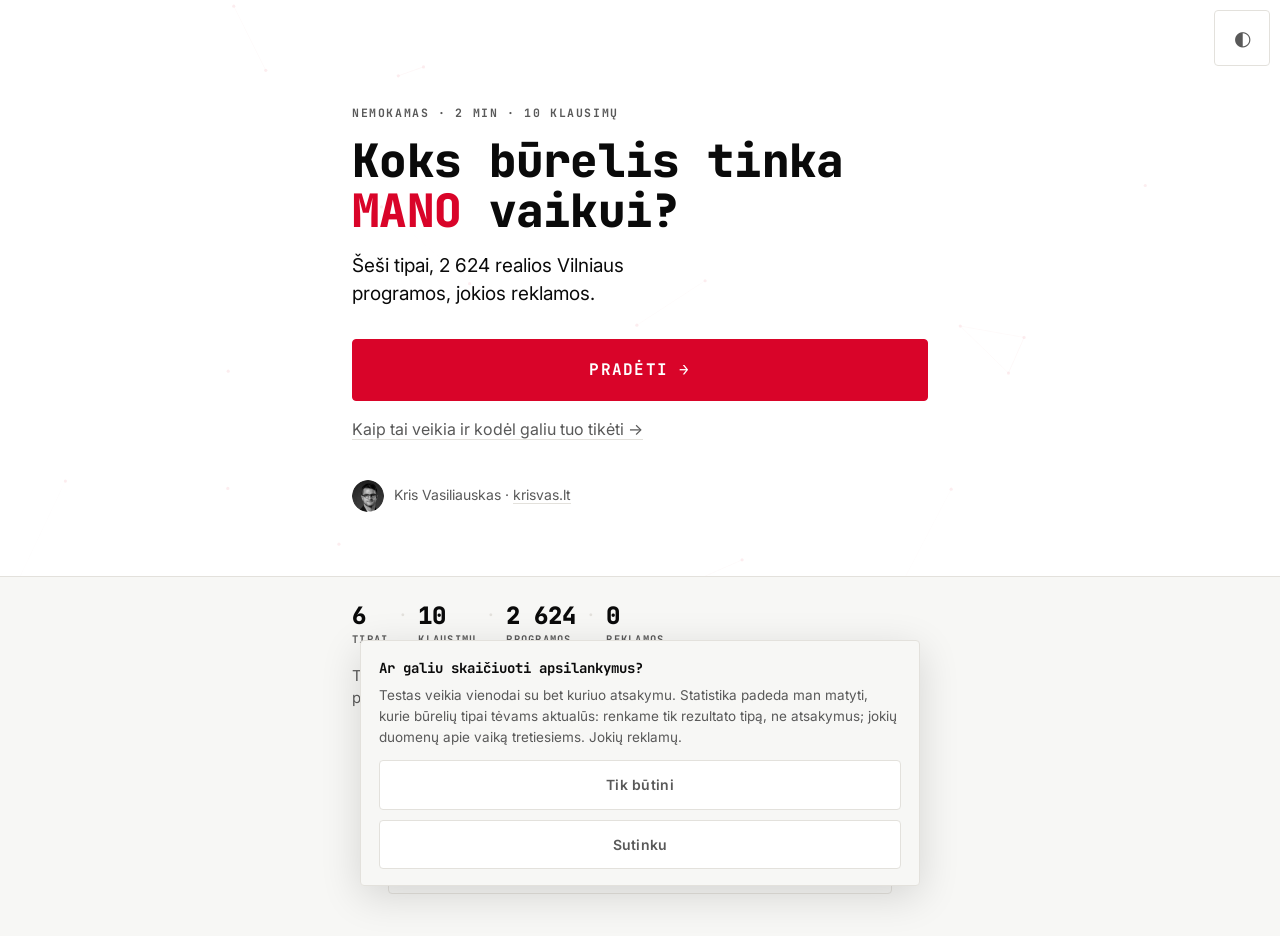
==== commit de376799: "Roast pataisos: 0 brūkšnių (—) matomame tekste, bendraįkūrėjas, og.png sukurtas, „Powered by“ -> COI" ====
--- a/index.html
+++ b/index.html
@@ -4,7 +4,7 @@
 <meta charset="utf-8">
 <meta name="referrer" content="strict-origin-when-cross-origin">
 <meta name="viewport" content="width=device-width, initial-scale=1, viewport-fit=cover">
-<title>Būrelių testas — koks būrelis tinka mano vaikui?</title>
+<title>Būrelių testas: koks būrelis tinka mano vaikui?</title>
 <meta name="description" content="Nemokamas 2 minučių testas tėvams: 10 klausimų parodo, koks būrelio TIPAS tinka tavo vaikui, ir kiek tokių programų realiai yra Vilniuje. Šeši tipai, 2 624 realios programos, jokios reklamos.">
 <meta name="author" content="Kristijonas Vasiliauskas">
 <meta name="theme-color" id="tc-light" content="#FFFFFF" media="(prefers-color-scheme: light)">
@@ -13,14 +13,14 @@
 <meta property="og:type" content="website">
 <meta property="og:site_name" content="krisvas.lt">
 <meta property="og:locale" content="lt_LT">
-<meta property="og:title" content="Būrelių testas — koks būrelis tinka mano vaikui?">
+<meta property="og:title" content="Būrelių testas: koks būrelis tinka mano vaikui?">
 <meta property="og:description" content="10 klausimų · 2 min · šeši vaiko tipai · 2 624 realios Vilniaus programos. Be reklamos ir be vieno „teisingo“ teikėjo.">
 <meta property="og:url" content="https://krisvas333.github.io/bureliu-testas/">
 <meta property="og:image" content="https://krisvas333.github.io/bureliu-testas/og.png">
 <meta property="og:image:width" content="1200">
 <meta property="og:image:height" content="630">
 <meta name="twitter:card" content="summary_large_image">
-<meta name="twitter:title" content="Būrelių testas — koks būrelis tinka mano vaikui?">
+<meta name="twitter:title" content="Būrelių testas: koks būrelis tinka mano vaikui?">
 <meta name="twitter:description" content="10 klausimų · 2 min · šeši vaiko tipai · 2 624 realios Vilniaus programos.">
 <meta name="twitter:image" content="https://krisvas333.github.io/bureliu-testas/og.png">
 <link rel="icon" href="data:image/svg+xml,%3Csvg xmlns='http://www.w3.org/2000/svg' viewBox='0 0 100 100'%3E%3Ccircle cx='50' cy='50' r='34' fill='%23D90429'/%3E%3C/svg%3E">
@@ -94,8 +94,6 @@
       <p class="byline">
         <img class="byline-ava" src="kris.png" alt="" width="32" height="32" decoding="async">
         Kris Vasiliauskas · <a href="https://krisvas.lt" id="lnkKris" target="_blank" rel="noopener">krisvas.lt</a>
-        <span class="sep">·</span>
-        <span class="quiet">Powered by ExoClass.lt</span>
       </p>
     </div>
 
@@ -111,6 +109,7 @@
       </div>
       <p class="wrap trust-line">Testas nerodo nė vieno teikėjo kaip „teisingo“. Rodo tik veiklų šeimas ir tikrą jų pasiūlą Vilniuje.</p>
       <p class="wrap ai-note">⚗️ <b>Eksperimentinis prototipas, sukurtas su AI.</b> Gali klysti, tad svarbius dalykus pasitikrink pas būrelio vadovą. Nemokamas. <a href="metodika.html">Kaip veikia ir kur klysta →</a></p>
+      <p class="wrap ai-note coi-note">Testą sukūrė Kris Vas, ExoClass bendraįkūrėjas. Nė vienas būrelis negauna pirmumo.</p>
     </div>
   </section>
 
--- a/styles.css
+++ b/styles.css
@@ -552,3 +552,6 @@
 .identity .desc,.identity .mixnote,.notes li,.plain li,.science,.where-note,.nl-v,.honesty,.disclose{max-width:62ch}
 .identity .desc,.notes li,.plain li,.science,.where-note,.nl-v{font-size:18px;line-height:1.6}
 /* /KV-BRAND */
+.coi-note{margin-top:8px}
+.where-nv{text-align:left;font-family:var(--body);font-size:17px;line-height:1.5;font-weight:600;color:var(--red);text-decoration:underline;text-underline-offset:3px;padding:6px 0;min-height:44px}
+.where-item .nl-card{margin-top:4px}
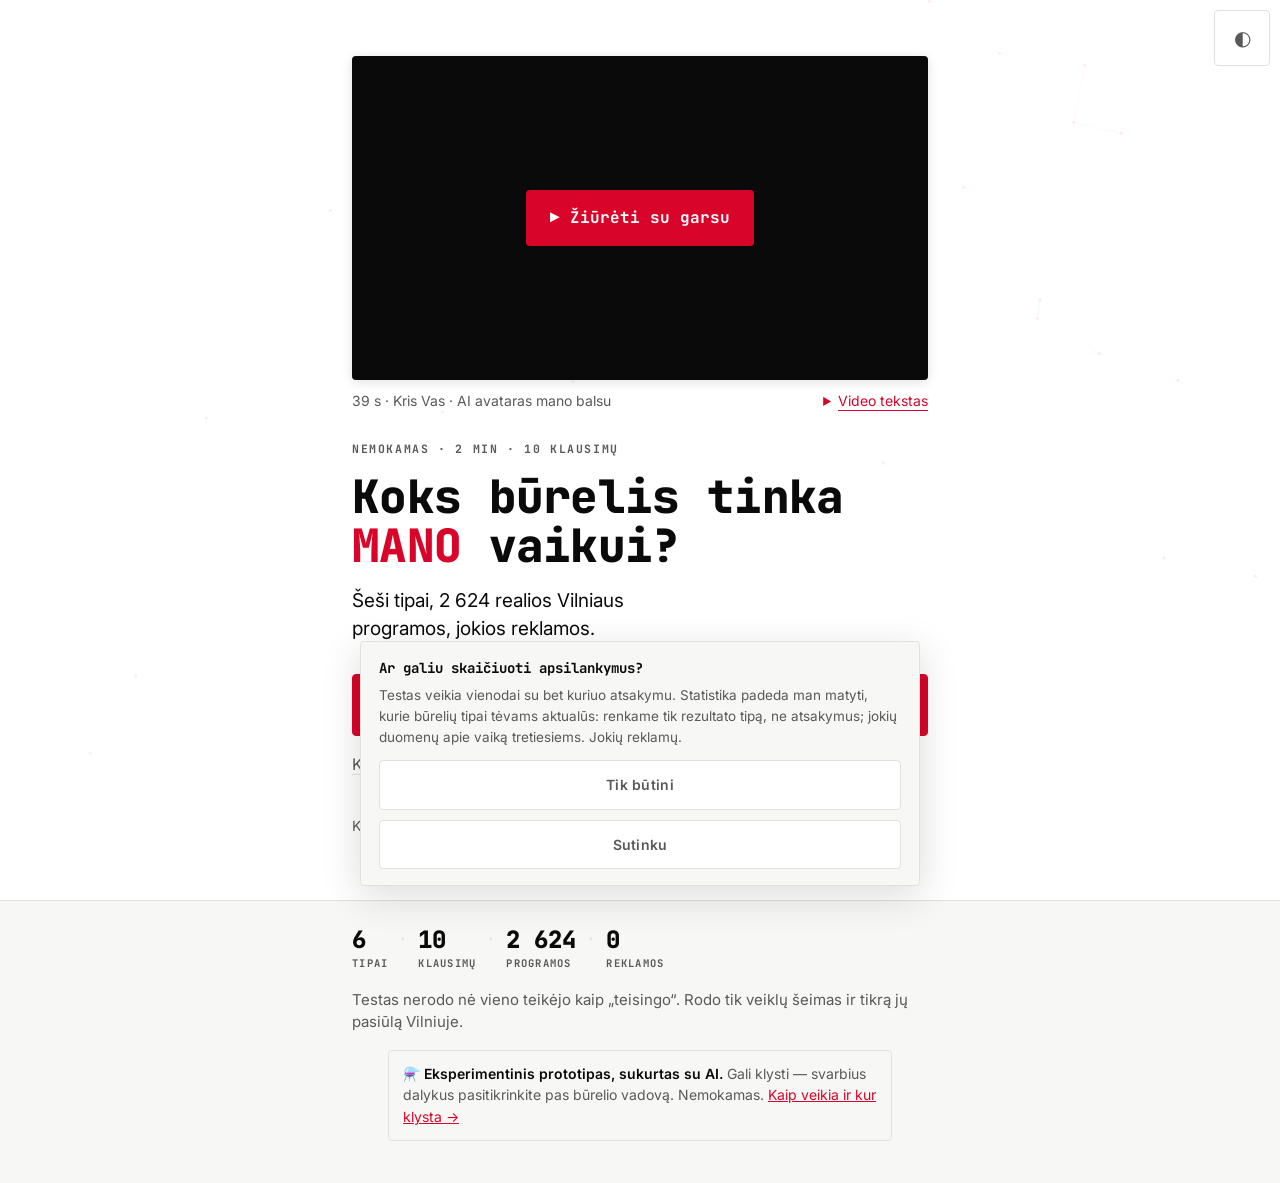
==== commit c273bd52: "Avataro video landing'e: Kris paaiškina testą (39 s), garsas tik paspaudus, tekstas po video Co-Auth" ====
--- a/index.html
+++ b/index.html
@@ -4,8 +4,8 @@
 <meta charset="utf-8">
 <meta name="referrer" content="strict-origin-when-cross-origin">
 <meta name="viewport" content="width=device-width, initial-scale=1, viewport-fit=cover">
-<title>Būrelių testas: koks būrelis tinka mano vaikui?</title>
-<meta name="description" content="Nemokamas 2 minučių testas tėvams: 10 klausimų parodo, koks būrelio TIPAS tinka tavo vaikui, ir kiek tokių programų realiai yra Vilniuje. Šeši tipai, 2 624 realios programos, jokios reklamos.">
+<title>Būrelių testas — koks būrelis tinka mano vaikui?</title>
+<meta name="description" content="Nemokamas 2 minučių testas tėvams: 10 klausimų parodo, koks būrelio TIPAS tinka jūsų vaikui, ir kiek tokių programų realiai yra Vilniuje. Šeši tipai, 2 624 realios programos, jokios reklamos.">
 <meta name="author" content="Kristijonas Vasiliauskas">
 <meta name="theme-color" id="tc-light" content="#FFFFFF" media="(prefers-color-scheme: light)">
 <meta name="theme-color" id="tc-dark" content="#080808" media="(prefers-color-scheme: dark)">
@@ -13,14 +13,14 @@
 <meta property="og:type" content="website">
 <meta property="og:site_name" content="krisvas.lt">
 <meta property="og:locale" content="lt_LT">
-<meta property="og:title" content="Būrelių testas: koks būrelis tinka mano vaikui?">
+<meta property="og:title" content="Būrelių testas — koks būrelis tinka mano vaikui?">
 <meta property="og:description" content="10 klausimų · 2 min · šeši vaiko tipai · 2 624 realios Vilniaus programos. Be reklamos ir be vieno „teisingo“ teikėjo.">
 <meta property="og:url" content="https://krisvas333.github.io/bureliu-testas/">
 <meta property="og:image" content="https://krisvas333.github.io/bureliu-testas/og.png">
 <meta property="og:image:width" content="1200">
 <meta property="og:image:height" content="630">
 <meta name="twitter:card" content="summary_large_image">
-<meta name="twitter:title" content="Būrelių testas: koks būrelis tinka mano vaikui?">
+<meta name="twitter:title" content="Būrelių testas — koks būrelis tinka mano vaikui?">
 <meta name="twitter:description" content="10 klausimų · 2 min · šeši vaiko tipai · 2 624 realios Vilniaus programos.">
 <meta name="twitter:image" content="https://krisvas333.github.io/bureliu-testas/og.png">
 <link rel="icon" href="data:image/svg+xml,%3Csvg xmlns='http://www.w3.org/2000/svg' viewBox='0 0 100 100'%3E%3Ccircle cx='50' cy='50' r='34' fill='%23D90429'/%3E%3C/svg%3E">
@@ -81,6 +81,17 @@
   <!-- ============================ 1. LANDING ============================ -->
   <section id="s-landing" class="screen on" aria-labelledby="h-landing">
     <div class="wrap hero">
+      <figure class="kv-video" id="kvVideo">
+        <div class="kv-video-box">
+          <video id="kvVid" src="https://krisvas333.github.io/neuron-ar/kv/video/testas.mp4" poster="https://krisvas333.github.io/neuron-ar/kv/video/testas-poster.jpg" playsinline muted preload="metadata" aria-label="Kris Vas: kas yra būrelių testas, 39 s video"></video>
+          <button type="button" class="kv-video-play" id="kvVidPlay">▶ Žiūrėti su garsu</button>
+        </div>
+        <figcaption>
+          <span>39 s · Kris Vas · AI avataras mano balsu</span>
+          <details><summary>Video tekstas</summary><p>Kuris būrelis tinka tavo vaikui? Nebūtinai tas, kuris arčiausiai namų. Labas, aš Kristijonas. Daugiau nei 10 metų kuriu būrelius vaikams, ir dažniausiai tėvai manęs klausia: nuo ko pradėti? Todėl sukūriau testą. 10 klausimų apie vaiką, apie 2 minutes. Rezultatas: vienas iš 6 tipų. Statytojas, tyrinėtojas, atlikėjas, strategas, judantis ar jungėjas. Ir tikros Vilniaus programos, kurios tam tipui tinka. Atvirai: vieną būrelį turiu ir aš. Todėl testas sukurtas taip, kad nė vienas teikėjas negautų pirmumo. Nemokamai ir be reklamos. Spausk mygtuką po šiuo video ir pažiūrėk, ar rezultatas atpažins tavo vaiką.</p></details>
+        </figcaption>
+      </figure>
+
       <p class="eyebrow">Nemokamas · 2 min · 10 klausimų</p>
       <h1 id="h-landing">Koks būrelis tinka <em>MANO</em> vaikui?</h1>
       <p class="lead">Šeši tipai, 2 624 realios Vilniaus programos, jokios reklamos.</p>
@@ -92,8 +103,9 @@
       </p>
 
       <p class="byline">
-        <img class="byline-ava" src="kris.png" alt="" width="32" height="32" decoding="async">
         Kris Vasiliauskas · <a href="https://krisvas.lt" id="lnkKris" target="_blank" rel="noopener">krisvas.lt</a>
+        <span class="sep">·</span>
+        <span class="quiet">Powered by ExoClass.lt</span>
       </p>
     </div>
 
@@ -108,8 +120,7 @@
         <div class="t-item"><b>0</b><i>reklamos</i></div>
       </div>
       <p class="wrap trust-line">Testas nerodo nė vieno teikėjo kaip „teisingo“. Rodo tik veiklų šeimas ir tikrą jų pasiūlą Vilniuje.</p>
-      <p class="wrap ai-note">⚗️ <b>Eksperimentinis prototipas, sukurtas su AI.</b> Gali klysti, tad svarbius dalykus pasitikrink pas būrelio vadovą. Nemokamas. <a href="metodika.html">Kaip veikia ir kur klysta →</a></p>
-      <p class="wrap ai-note coi-note">Testą sukūrė Kris Vas, ExoClass bendraįkūrėjas. Nė vienas būrelis negauna pirmumo.</p>
+      <p class="wrap ai-note">⚗️ <b>Eksperimentinis prototipas, sukurtas su AI.</b> Gali klysti — svarbius dalykus pasitikrinkite pas būrelio vadovą. Nemokamas. <a href="metodika.html">Kaip veikia ir kur klysta →</a></p>
     </div>
   </section>
 
@@ -131,7 +142,7 @@
   <section id="s-analyzing" class="screen" hidden aria-labelledby="h-analyzing">
     <div class="wrap analyzing">
       <p class="eyebrow">Skaičiuojame</p>
-      <h2 id="h-analyzing">Renkame tavo vaiko profilį</h2>
+      <h2 id="h-analyzing">Renkame jūsų vaiko profilį</h2>
       <ul class="ana-list" id="anaList" aria-live="polite">
         <li><span class="tick" aria-hidden="true">✓</span>Skaitom atsakymus</li>
         <li><span class="tick" aria-hidden="true">✓</span>Lyginam su 6 tipais</li>
@@ -152,6 +163,19 @@
 
 <script src="data.js"></script>
 <script src="app.js"></script>
+<script>
+(function(){
+  var v=document.getElementById('kvVid'), b=document.getElementById('kvVidPlay'); if(!v||!b) return;
+  var sent={};
+  function ev(n){ if(sent[n]) return; sent[n]=1; try{ if(window.gtag) gtag('event',n,{video:'testas'}); }catch(e){} }
+  var c=navigator.connection||{};
+  if(!(window.matchMedia&&matchMedia('(prefers-reduced-motion: reduce)').matches) && !c.saveData){ v.muted=true; var p=v.play(); if(p&&p.catch) p.catch(function(){}); ev('kv_video_autoplay'); }
+  function sound(){ v.currentTime=0; v.muted=false; v.controls=true; b.hidden=true; var p=v.play(); if(p&&p.catch) p.catch(function(){}); ev('kv_video_sound'); }
+  b.onclick=sound; v.addEventListener('click',function(){ if(v.muted) sound(); });
+  v.addEventListener('timeupdate',function(){ if(!v.muted&&v.duration&&v.currentTime>=v.duration/2) ev('kv_video_50'); });
+  v.addEventListener('ended',function(){ if(v.muted){ v.load(); } else { ev('kv_video_complete'); b.hidden=false; b.textContent='↺ Žiūrėti dar kartą'; } });
+})();
+</script>
 
 <!-- sutikimo juosta — abu mygtukai vienodo svorio (EDPB: jokių tamsiųjų šablonų) -->
 <div class="consent" id="consent" role="dialog" aria-modal="false" aria-labelledby="cnsT" hidden>
--- a/styles.css
+++ b/styles.css
@@ -509,49 +509,13 @@
 .nl-card{position:relative}
 @media (min-width:720px){ .nl-card{padding:24px 24px} .nl-t{font-size:20px} }
 
-/* ---- Kur ieškoti būrelių (2026-10-04): oficialus žemėlapis · prototipas · bureliai.lt sąrašas ---- */
-.where-card{margin-top:38px;border:2px solid var(--ink);border-radius:var(--r);padding:20px 18px}
-.where-card h3{margin-bottom:14px}
-.where-item{display:flex;flex-direction:column;gap:8px;padding:14px 0;border-top:1px solid var(--line)}
-.where-item:first-of-type{border-top:0;padding-top:0}
-.where-btn{width:100%}
-.where-note{font-size:16px;line-height:1.5;color:var(--ink);margin:0}
-.where-tag{align-self:flex-start;font-family:var(--mono);font-size:12px;font-weight:700;letter-spacing:.06em;
-  text-transform:uppercase;color:var(--red);border:1px solid var(--red);border-radius:var(--r);padding:3px 8px}
-.wl-t{font-family:var(--mono);font-weight:800;font-size:18px;margin:0;color:var(--ink)}
-.wl-coi{font-size:14px;line-height:1.5;color:var(--muted);margin:0}
-.wl-block{position:relative}
-.wl-block.wl-done{flex-direction:row;align-items:center;gap:12px}
-@media (min-width:720px){ .where-card{padding:24px} }
-
-/* KV-THUMBS — vienos linijos SVG miniatiūros kortelių viršuje (2026-10-05) */
-.kv-thumb-row{display:flex;align-items:center;gap:14px;margin-bottom:12px}
-.kv-thumb{flex:0 0 auto;width:56px;height:56px;color:var(--red);display:block}
-.identity .kv-thumb-row .emo{margin:0}
-.where-card .kv-thumb-row{margin-bottom:14px}
-.where-card .kv-thumb-row h3{margin:0}
-/* /KV-THUMBS */
-
-/* socialinis įrodymas + Kris nuotrauka (tik suaugęs, pasitikėjimui) */
-.nl-proof-row{display:flex;align-items:center;gap:12px;margin:26px 0 0}
-.nl-proof-row:not([hidden]) + .nl-card{margin-top:12px}
-.nl-proof-row[hidden]{display:none}
-.nl-avatar{width:44px;height:44px;border-radius:50%;flex:0 0 auto;filter:grayscale(1)}
-.nl-proof-row .nl-proof{margin:0;font-family:var(--body);font-weight:400;display:flex;flex-direction:column;line-height:1.35}
-.nl-proof-row .nl-proof b{font-family:var(--mono);font-size:15px;font-weight:800;color:var(--ink)}
-.nl-proof-by{font-size:14px;color:var(--muted)}
-.byline-ava{width:32px;height:32px;border-radius:50%;vertical-align:middle;margin-right:6px;filter:grayscale(1)}
-
-/* KV-BRAND 2026-10-05 — Kris kanonas: antraštės sentence case be tracking,
-   Inter body 18–20 px, lh 1.6, eilutė ≤62ch */
-body{font-size:18px;line-height:1.6}
-@media (min-width:720px){ body{font-size:19px} }
-.res-sec h3,.nl-t,.wl-t,.identity h2,.inter h2,.analyzing h2,h1{letter-spacing:0}
-.res-sec h3{text-transform:none;font-size:19px;line-height:1.3}
-.ai-label{text-transform:none;letter-spacing:0;font-size:13px}
-.identity .desc,.identity .mixnote,.notes li,.plain li,.science,.where-note,.nl-v,.honesty,.disclose{max-width:62ch}
-.identity .desc,.notes li,.plain li,.science,.where-note,.nl-v{font-size:18px;line-height:1.6}
-/* /KV-BRAND */
-.coi-note{margin-top:8px}
-.where-nv{text-align:left;font-family:var(--body);font-size:17px;line-height:1.5;font-weight:600;color:var(--red);text-decoration:underline;text-underline-offset:3px;padding:6px 0;min-height:44px}
-.where-item .nl-card{margin-top:4px}
+/* ---------- avataro video (2026-11-14) ---------- */
+.kv-video{margin:0 0 28px}
+.kv-video-box{position:relative;aspect-ratio:16/9;background:#0A0A0A;border-radius:var(--r);overflow:hidden;box-shadow:0 2px 12px rgba(0,0,0,.12)}
+.kv-video-box video{width:100%;height:100%;object-fit:cover;display:block}
+.kv-video-play{position:absolute;left:50%;top:50%;transform:translate(-50%,-50%);min-height:56px;padding:0 24px;border:0;border-radius:var(--r);background:var(--red);color:#fff;font:700 16px/1 var(--mono);cursor:pointer}
+.kv-video-play:hover{filter:brightness(1.08)}
+.kv-video figcaption{margin-top:10px;display:flex;flex-wrap:wrap;justify-content:space-between;gap:6px 20px;font-size:14px;color:var(--muted)}
+.kv-video summary{cursor:pointer;color:var(--red);text-decoration:underline;text-underline-offset:4px}
+.kv-video details p{margin-top:8px;font-size:16px;line-height:1.55;color:var(--ink)}
+#s-landing .hero{padding-top:56px}
